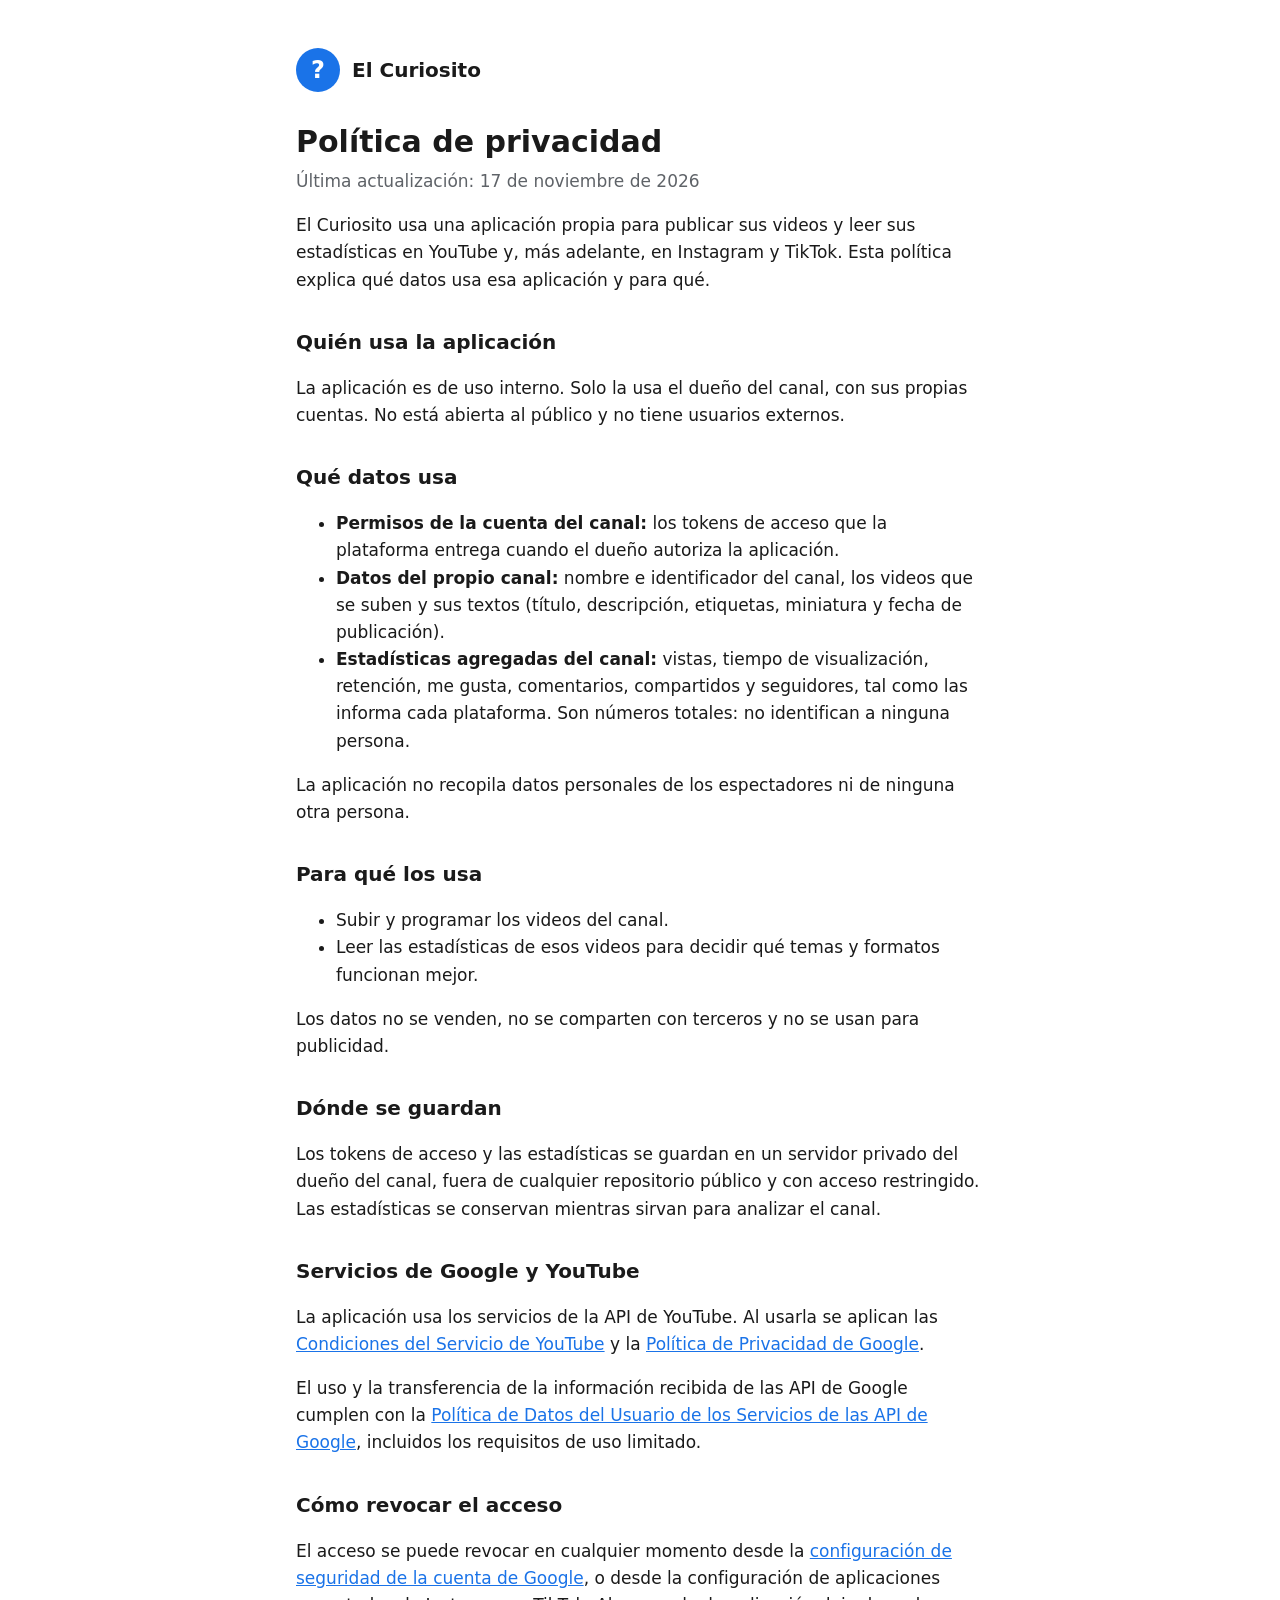
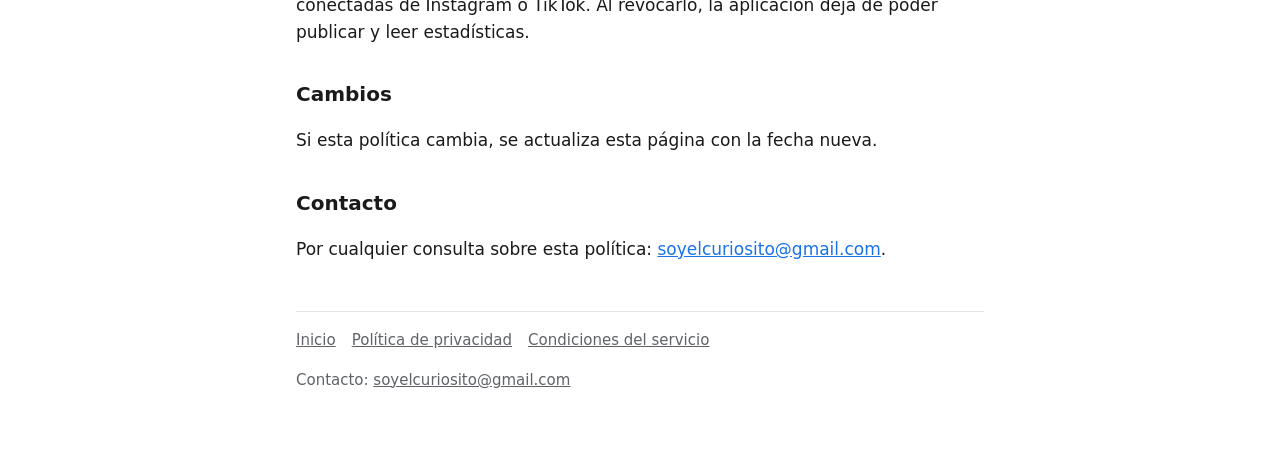
==== privacidad.html @ 3dc72a70 "feat: sitio con inicio, política de privacidad y condiciones del servicio Páginas públicas que piden" ====
<!doctype html>
<html lang="es">
<head>
  <meta charset="utf-8">
  <meta name="viewport" content="width=device-width, initial-scale=1">
  <title>Política de privacidad · El Curiosito</title>
  <meta name="description" content="Qué datos usa la aplicación de publicación de El Curiosito y para qué.">
  <link rel="stylesheet" href="estilos.css">
</head>
<body>
<main>
  <header><span class="marca" aria-hidden="true">?</span><a href="./">El Curiosito</a></header>
  <h1>Política de privacidad</h1>
  <p class="sub">Última actualización: 17 de noviembre de 2026</p>

  <p>El Curiosito usa una aplicación propia para publicar sus videos y leer sus estadísticas en YouTube y, más adelante, en Instagram y TikTok. Esta política explica qué datos usa esa aplicación y para qué.</p>

  <h2>Quién usa la aplicación</h2>
  <p>La aplicación es de uso interno. Solo la usa el dueño del canal, con sus propias cuentas. No está abierta al público y no tiene usuarios externos.</p>

  <h2>Qué datos usa</h2>
  <ul>
    <li><strong>Permisos de la cuenta del canal:</strong> los tokens de acceso que la plataforma entrega cuando el dueño autoriza la aplicación.</li>
    <li><strong>Datos del propio canal:</strong> nombre e identificador del canal, los videos que se suben y sus textos (título, descripción, etiquetas, miniatura y fecha de publicación).</li>
    <li><strong>Estadísticas agregadas del canal:</strong> vistas, tiempo de visualización, retención, me gusta, comentarios, compartidos y seguidores, tal como las informa cada plataforma. Son números totales: no identifican a ninguna persona.</li>
  </ul>
  <p>La aplicación no recopila datos personales de los espectadores ni de ninguna otra persona.</p>

  <h2>Para qué los usa</h2>
  <ul>
    <li>Subir y programar los videos del canal.</li>
    <li>Leer las estadísticas de esos videos para decidir qué temas y formatos funcionan mejor.</li>
  </ul>
  <p>Los datos no se venden, no se comparten con terceros y no se usan para publicidad.</p>

  <h2>Dónde se guardan</h2>
  <p>Los tokens de acceso y las estadísticas se guardan en un servidor privado del dueño del canal, fuera de cualquier repositorio público y con acceso restringido. Las estadísticas se conservan mientras sirvan para analizar el canal.</p>

  <h2>Servicios de Google y YouTube</h2>
  <p>La aplicación usa los servicios de la API de YouTube. Al usarla se aplican las <a href="https://www.youtube.com/t/terms">Condiciones del Servicio de YouTube</a> y la <a href="https://policies.google.com/privacy">Política de Privacidad de Google</a>.</p>
  <p>El uso y la transferencia de la información recibida de las API de Google cumplen con la <a href="https://developers.google.com/terms/api-services-user-data-policy">Política de Datos del Usuario de los Servicios de las API de Google</a>, incluidos los requisitos de uso limitado.</p>

  <h2>Cómo revocar el acceso</h2>
  <p>El acceso se puede revocar en cualquier momento desde la <a href="https://myaccount.google.com/permissions">configuración de seguridad de la cuenta de Google</a>, o desde la configuración de aplicaciones conectadas de Instagram o TikTok. Al revocarlo, la aplicación deja de poder publicar y leer estadísticas.</p>

  <h2>Cambios</h2>
  <p>Si esta política cambia, se actualiza esta página con la fecha nueva.</p>

  <h2>Contacto</h2>
  <p>Por cualquier consulta sobre esta política: <a href="mailto:soyelcuriosito@gmail.com">soyelcuriosito@gmail.com</a>.</p>
  <footer>
    <a href="./">Inicio</a>
    <a href="privacidad.html">Política de privacidad</a>
    <a href="terminos.html">Condiciones del servicio</a>
    <span>Contacto: <a href="mailto:soyelcuriosito@gmail.com">soyelcuriosito@gmail.com</a></span>
  </footer>
</main>
</body>
</html>
---- estilos.css ----
:root { --fondo: #ffffff; --texto: #1a1a1a; --suave: #5f6368; --borde: #e3e3e3; --acento: #1a73e8; }
@media (prefers-color-scheme: dark) {
  :root { --fondo: #121212; --texto: #ececec; --suave: #a8a8a8; --borde: #2c2c2c; --acento: #8ab4f8; }
}
* { box-sizing: border-box; }
body { margin: 0; background: var(--fondo); color: var(--texto); font: 17px/1.6 system-ui, -apple-system, "Segoe UI", Roboto, sans-serif; }
main { max-width: 720px; margin: 0 auto; padding: 48px 16px 64px; }
header { display: flex; align-items: center; gap: 12px; margin-bottom: 32px; }
.marca { width: 44px; height: 44px; border-radius: 50%; background: var(--acento); color: var(--fondo); display: grid; place-items: center; font-weight: 700; font-size: 24px; }
header a { color: inherit; text-decoration: none; font-weight: 700; font-size: 20px; }
h1 { font-size: 30px; line-height: 1.2; margin: 0 0 8px; }
h2 { font-size: 20px; margin: 32px 0 8px; }
p, li { color: var(--texto); }
.sub { color: var(--suave); margin-top: 0; }
a { color: var(--acento); }
footer { margin-top: 48px; padding-top: 16px; border-top: 1px solid var(--borde); color: var(--suave); font-size: 15px; display: flex; flex-wrap: wrap; gap: 16px; }
footer a { color: var(--suave); }
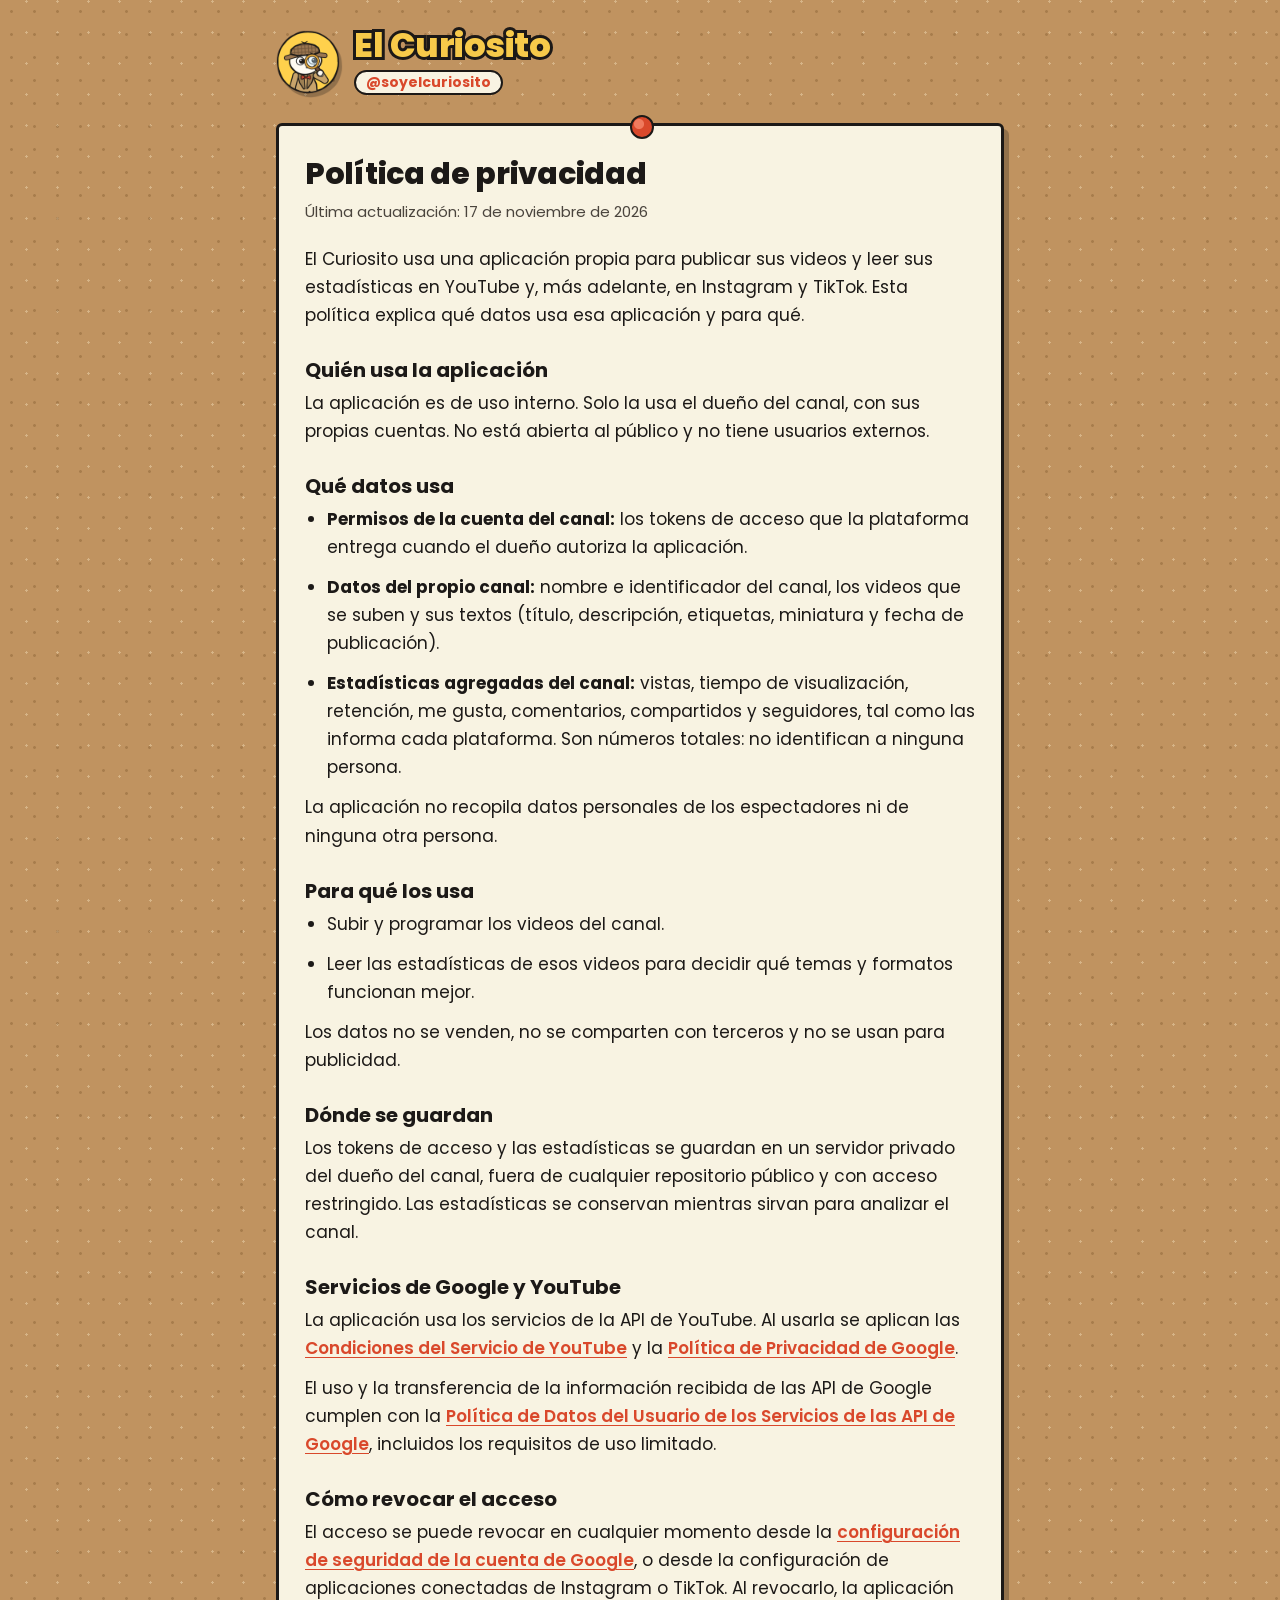
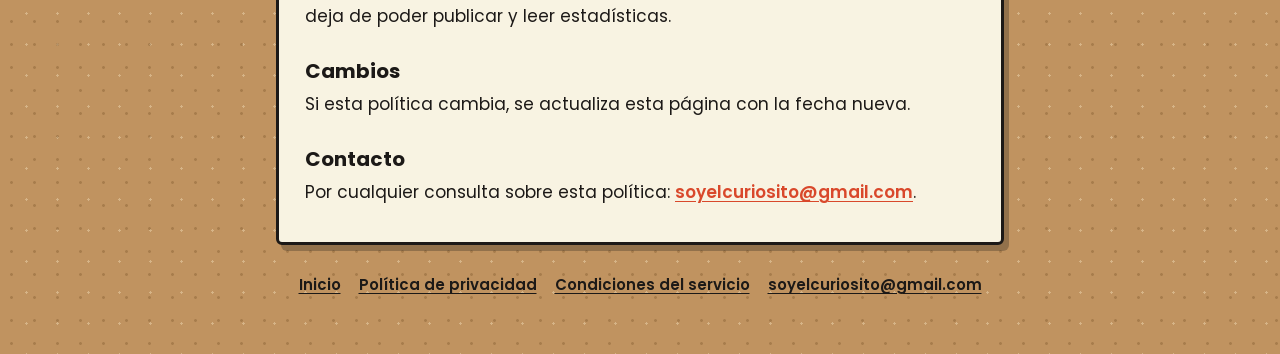
==== commit 289377e3: "feat: identidad del canal en el sitio Tablero de corcho, notas de papel con chinche, título amarillo" ====
--- a/privacidad.html
+++ b/privacidad.html
@@ -5,54 +5,72 @@
   <meta name="viewport" content="width=device-width, initial-scale=1">
   <title>Política de privacidad · El Curiosito</title>
   <meta name="description" content="Qué datos usa la aplicación de publicación de El Curiosito y para qué.">
+  <meta name="theme-color" content="#c09360">
+  <meta property="og:title" content="Política de privacidad · El Curiosito">
+  <meta property="og:description" content="Qué datos usa la aplicación de publicación de El Curiosito y para qué.">
+  <meta property="og:image" content="https://maiki02.github.io/soyelcuriosito-web/img/compartir.jpg">
+  <meta property="og:url" content="https://maiki02.github.io/soyelcuriosito-web/privacidad.html">
+  <meta property="og:locale" content="es_419">
+  <link rel="icon" type="image/png" href="favicon.png">
+  <link rel="apple-touch-icon" href="apple-touch-icon.png">
+  <link rel="preconnect" href="https://fonts.googleapis.com">
+  <link rel="preconnect" href="https://fonts.gstatic.com" crossorigin>
+  <link rel="stylesheet" href="https://fonts.googleapis.com/css2?family=Poppins:wght@400;600;700;800&display=swap">
   <link rel="stylesheet" href="estilos.css">
 </head>
 <body>
 <main>
-  <header><span class="marca" aria-hidden="true">?</span><a href="./">El Curiosito</a></header>
-  <h1>Política de privacidad</h1>
-  <p class="sub">Última actualización: 17 de noviembre de 2026</p>
+  <a class="encabezado" href="./">
+    <img src="img/logo.png" alt="" width="64" height="64">
+    <span><span class="nombre">El Curiosito</span><span class="usuario">@soyelcuriosito</span></span>
+  </a>
 
-  <p>El Curiosito usa una aplicación propia para publicar sus videos y leer sus estadísticas en YouTube y, más adelante, en Instagram y TikTok. Esta política explica qué datos usa esa aplicación y para qué.</p>
+  <article class="nota">
+    <h1>Política de privacidad</h1>
+    <p class="fecha">Última actualización: 17 de noviembre de 2026</p>
 
-  <h2>Quién usa la aplicación</h2>
-  <p>La aplicación es de uso interno. Solo la usa el dueño del canal, con sus propias cuentas. No está abierta al público y no tiene usuarios externos.</p>
+    <p>El Curiosito usa una aplicación propia para publicar sus videos y leer sus estadísticas en YouTube y, más adelante, en Instagram y TikTok. Esta política explica qué datos usa esa aplicación y para qué.</p>
 
-  <h2>Qué datos usa</h2>
-  <ul>
-    <li><strong>Permisos de la cuenta del canal:</strong> los tokens de acceso que la plataforma entrega cuando el dueño autoriza la aplicación.</li>
-    <li><strong>Datos del propio canal:</strong> nombre e identificador del canal, los videos que se suben y sus textos (título, descripción, etiquetas, miniatura y fecha de publicación).</li>
-    <li><strong>Estadísticas agregadas del canal:</strong> vistas, tiempo de visualización, retención, me gusta, comentarios, compartidos y seguidores, tal como las informa cada plataforma. Son números totales: no identifican a ninguna persona.</li>
-  </ul>
-  <p>La aplicación no recopila datos personales de los espectadores ni de ninguna otra persona.</p>
+    <h2>Quién usa la aplicación</h2>
+    <p>La aplicación es de uso interno. Solo la usa el dueño del canal, con sus propias cuentas. No está abierta al público y no tiene usuarios externos.</p>
 
-  <h2>Para qué los usa</h2>
-  <ul>
-    <li>Subir y programar los videos del canal.</li>
-    <li>Leer las estadísticas de esos videos para decidir qué temas y formatos funcionan mejor.</li>
-  </ul>
-  <p>Los datos no se venden, no se comparten con terceros y no se usan para publicidad.</p>
+    <h2>Qué datos usa</h2>
+    <ul>
+      <li><strong>Permisos de la cuenta del canal:</strong> los tokens de acceso que la plataforma entrega cuando el dueño autoriza la aplicación.</li>
+      <li><strong>Datos del propio canal:</strong> nombre e identificador del canal, los videos que se suben y sus textos (título, descripción, etiquetas, miniatura y fecha de publicación).</li>
+      <li><strong>Estadísticas agregadas del canal:</strong> vistas, tiempo de visualización, retención, me gusta, comentarios, compartidos y seguidores, tal como las informa cada plataforma. Son números totales: no identifican a ninguna persona.</li>
+    </ul>
+    <p>La aplicación no recopila datos personales de los espectadores ni de ninguna otra persona.</p>
 
-  <h2>Dónde se guardan</h2>
-  <p>Los tokens de acceso y las estadísticas se guardan en un servidor privado del dueño del canal, fuera de cualquier repositorio público y con acceso restringido. Las estadísticas se conservan mientras sirvan para analizar el canal.</p>
+    <h2>Para qué los usa</h2>
+    <ul>
+      <li>Subir y programar los videos del canal.</li>
+      <li>Leer las estadísticas de esos videos para decidir qué temas y formatos funcionan mejor.</li>
+    </ul>
+    <p>Los datos no se venden, no se comparten con terceros y no se usan para publicidad.</p>
 
-  <h2>Servicios de Google y YouTube</h2>
-  <p>La aplicación usa los servicios de la API de YouTube. Al usarla se aplican las <a href="https://www.youtube.com/t/terms">Condiciones del Servicio de YouTube</a> y la <a href="https://policies.google.com/privacy">Política de Privacidad de Google</a>.</p>
-  <p>El uso y la transferencia de la información recibida de las API de Google cumplen con la <a href="https://developers.google.com/terms/api-services-user-data-policy">Política de Datos del Usuario de los Servicios de las API de Google</a>, incluidos los requisitos de uso limitado.</p>
+    <h2>Dónde se guardan</h2>
+    <p>Los tokens de acceso y las estadísticas se guardan en un servidor privado del dueño del canal, fuera de cualquier repositorio público y con acceso restringido. Las estadísticas se conservan mientras sirvan para analizar el canal.</p>
 
-  <h2>Cómo revocar el acceso</h2>
-  <p>El acceso se puede revocar en cualquier momento desde la <a href="https://myaccount.google.com/permissions">configuración de seguridad de la cuenta de Google</a>, o desde la configuración de aplicaciones conectadas de Instagram o TikTok. Al revocarlo, la aplicación deja de poder publicar y leer estadísticas.</p>
+    <h2>Servicios de Google y YouTube</h2>
+    <p>La aplicación usa los servicios de la API de YouTube. Al usarla se aplican las <a href="https://www.youtube.com/t/terms">Condiciones del Servicio de YouTube</a> y la <a href="https://policies.google.com/privacy">Política de Privacidad de Google</a>.</p>
+    <p>El uso y la transferencia de la información recibida de las API de Google cumplen con la <a href="https://developers.google.com/terms/api-services-user-data-policy">Política de Datos del Usuario de los Servicios de las API de Google</a>, incluidos los requisitos de uso limitado.</p>
 
-  <h2>Cambios</h2>
-  <p>Si esta política cambia, se actualiza esta página con la fecha nueva.</p>
+    <h2>Cómo revocar el acceso</h2>
+    <p>El acceso se puede revocar en cualquier momento desde la <a href="https://myaccount.google.com/permissions">configuración de seguridad de la cuenta de Google</a>, o desde la configuración de aplicaciones conectadas de Instagram o TikTok. Al revocarlo, la aplicación deja de poder publicar y leer estadísticas.</p>
 
-  <h2>Contacto</h2>
-  <p>Por cualquier consulta sobre esta política: <a href="mailto:soyelcuriosito@gmail.com">soyelcuriosito@gmail.com</a>.</p>
+    <h2>Cambios</h2>
+    <p>Si esta política cambia, se actualiza esta página con la fecha nueva.</p>
+
+    <h2>Contacto</h2>
+    <p>Por cualquier consulta sobre esta política: <a href="mailto:soyelcuriosito@gmail.com">soyelcuriosito@gmail.com</a>.</p>
+  </article>
+
   <footer>
     <a href="./">Inicio</a>
     <a href="privacidad.html">Política de privacidad</a>
     <a href="terminos.html">Condiciones del servicio</a>
-    <span>Contacto: <a href="mailto:soyelcuriosito@gmail.com">soyelcuriosito@gmail.com</a></span>
+    <a href="mailto:soyelcuriosito@gmail.com">soyelcuriosito@gmail.com</a>
   </footer>
 </main>
 </body>
--- a/estilos.css
+++ b/estilos.css
@@ -1,17 +1,138 @@
-:root { --fondo: #ffffff; --texto: #1a1a1a; --suave: #5f6368; --borde: #e3e3e3; --acento: #1a73e8; }
+/* Identidad de El Curiosito (channel/marca del repo del canal):
+   tablero de corcho, notas de papel con chinche roja, tinta negra gruesa y Poppins. */
+:root {
+  --corcho: #c09360;
+  --corcho-punto-oscuro: rgba(120, 82, 40, .35);
+  --corcho-punto-claro: rgba(255, 240, 210, .35);
+  --papel: #f8f3e2;
+  --tinta: #1c1917;
+  --tinta-suave: #4a443d;
+  --amarillo: #f7ca4a;
+  --rojo: #d9482b;
+  --azul: #283d5c;
+  --sombra: rgba(28, 25, 23, .28);
+  --texto-sobre-corcho: #1c1917;
+}
 @media (prefers-color-scheme: dark) {
-  :root { --fondo: #121212; --texto: #ececec; --suave: #a8a8a8; --borde: #2c2c2c; --acento: #8ab4f8; }
+  :root:not([data-theme="light"]) {
+    --corcho: #5e4630;
+    --corcho-punto-oscuro: rgba(0, 0, 0, .35);
+    --corcho-punto-claro: rgba(255, 220, 170, .12);
+    --papel: #efe7d2;
+    --sombra: rgba(0, 0, 0, .45);
+    --texto-sobre-corcho: #f8f3e2;
+  }
 }
+:root[data-theme="dark"] {
+  --corcho: #5e4630;
+  --corcho-punto-oscuro: rgba(0, 0, 0, .35);
+  --corcho-punto-claro: rgba(255, 220, 170, .12);
+  --papel: #efe7d2;
+  --sombra: rgba(0, 0, 0, .45);
+  --texto-sobre-corcho: #f8f3e2;
+}
+
 * { box-sizing: border-box; }
-body { margin: 0; background: var(--fondo); color: var(--texto); font: 17px/1.6 system-ui, -apple-system, "Segoe UI", Roboto, sans-serif; }
-main { max-width: 720px; margin: 0 auto; padding: 48px 16px 64px; }
-header { display: flex; align-items: center; gap: 12px; margin-bottom: 32px; }
-.marca { width: 44px; height: 44px; border-radius: 50%; background: var(--acento); color: var(--fondo); display: grid; place-items: center; font-weight: 700; font-size: 24px; }
-header a { color: inherit; text-decoration: none; font-weight: 700; font-size: 20px; }
-h1 { font-size: 30px; line-height: 1.2; margin: 0 0 8px; }
-h2 { font-size: 20px; margin: 32px 0 8px; }
-p, li { color: var(--texto); }
-.sub { color: var(--suave); margin-top: 0; }
-a { color: var(--acento); }
-footer { margin-top: 48px; padding-top: 16px; border-top: 1px solid var(--borde); color: var(--suave); font-size: 15px; display: flex; flex-wrap: wrap; gap: 16px; }
-footer a { color: var(--suave); }
+html { -webkit-text-size-adjust: 100%; }
+body {
+  margin: 0;
+  color: var(--tinta);
+  font: 17px/1.65 "Poppins", system-ui, -apple-system, "Segoe UI", sans-serif;
+  background-color: var(--corcho);
+  background-image:
+    radial-gradient(var(--corcho-punto-oscuro) 1.2px, transparent 1.6px),
+    radial-gradient(var(--corcho-punto-claro) 1px, transparent 1.4px);
+  background-size: 23px 23px, 31px 31px;
+  background-position: 0 0, 11px 17px;
+  min-height: 100vh;
+}
+main { max-width: 760px; margin: 0 auto; padding: 28px 16px 56px; }
+
+/* ---------- Encabezado ---------- */
+.encabezado { display: flex; align-items: center; gap: 14px; margin-bottom: 28px; text-decoration: none; color: inherit; width: fit-content; }
+.encabezado img { width: 64px; height: 64px; flex: none; filter: drop-shadow(3px 4px 0 var(--sombra)); }
+.nombre {
+  display: block;
+  font-weight: 800;
+  font-size: 34px;
+  line-height: 1;
+  color: var(--amarillo);
+  -webkit-text-stroke: 6px var(--tinta);
+  paint-order: stroke fill;
+  letter-spacing: -.5px;
+}
+.usuario { display: inline-block; font-weight: 700; font-size: 14px; line-height: 1.5; color: var(--rojo); background: var(--papel); border: 2px solid var(--tinta); border-radius: 999px; padding: 0 10px; margin-top: 8px; }
+
+/* ---------- Notas de papel con chinche ---------- */
+.nota {
+  position: relative;
+  background: var(--papel);
+  border: 3px solid var(--tinta);
+  border-radius: 6px;
+  box-shadow: 5px 6px 0 var(--sombra);
+  padding: 30px 26px 24px;
+  margin: 0 0 28px;
+}
+.nota::before {
+  content: "";
+  position: absolute;
+  top: -11px;
+  left: 50%;
+  width: 20px;
+  height: 20px;
+  margin-left: -10px;
+  border-radius: 50%;
+  background: radial-gradient(circle at 35% 35%, #ef7a5e 0 25%, var(--rojo) 30%);
+  border: 2.5px solid var(--tinta);
+}
+.torcida { transform: rotate(-.6deg); }
+.torcida-otra { transform: rotate(.5deg); }
+.nota.foto { padding: 10px; }
+.nota.foto img { display: block; width: 100%; height: auto; border-radius: 2px; }
+
+h1 { font-size: 30px; line-height: 1.2; font-weight: 800; margin: 0 0 8px; letter-spacing: -.3px; }
+h2 { font-size: 20px; line-height: 1.3; font-weight: 700; margin: 28px 0 6px; }
+.nota > h2:first-child { margin-top: 0; }
+p, li { margin: 0 0 12px; }
+ul { padding-left: 22px; margin: 0 0 12px; }
+.fecha { color: var(--tinta-suave); font-size: 15px; margin-bottom: 20px; }
+a { color: var(--rojo); font-weight: 600; text-underline-offset: 3px; }
+strong { font-weight: 700; }
+
+/* ---------- Redes ---------- */
+.redes { display: flex; flex-wrap: wrap; gap: 12px; margin-top: 4px; }
+.redes a {
+  display: inline-flex;
+  align-items: center;
+  gap: 8px;
+  padding: 10px 16px;
+  background: var(--amarillo);
+  color: var(--tinta);
+  border: 3px solid var(--tinta);
+  border-radius: 999px;
+  box-shadow: 3px 3px 0 var(--tinta);
+  text-decoration: none;
+  font-weight: 700;
+  transition: transform .12s, box-shadow .12s;
+}
+.redes a:hover { transform: translate(-1px, -1px); box-shadow: 4px 4px 0 var(--tinta); }
+.redes a:active { transform: translate(2px, 2px); box-shadow: 1px 1px 0 var(--tinta); }
+.redes svg { width: 20px; height: 20px; fill: currentColor; }
+
+.presentacion { display: grid; grid-template-columns: 1fr 150px; gap: 22px; align-items: center; }
+.presentacion img { width: 150px; height: 150px; border-radius: 50%; border: 3px solid var(--tinta); }
+
+/* ---------- Pie ---------- */
+footer { display: flex; flex-wrap: wrap; gap: 8px 18px; justify-content: center; font-size: 15px; color: var(--texto-sobre-corcho); margin-top: 8px; }
+footer a { color: var(--texto-sobre-corcho); font-weight: 600; }
+
+@media (max-width: 560px) {
+  body { font-size: 16px; }
+  .nombre { font-size: 28px; -webkit-text-stroke-width: 5px; }
+  .encabezado img { width: 54px; height: 54px; }
+  h1 { font-size: 25px; }
+  .nota { padding: 26px 18px 20px; }
+  .presentacion { grid-template-columns: 1fr; }
+  .presentacion img { width: 110px; height: 110px; order: -1; }
+  .torcida, .torcida-otra { transform: none; }
+}
